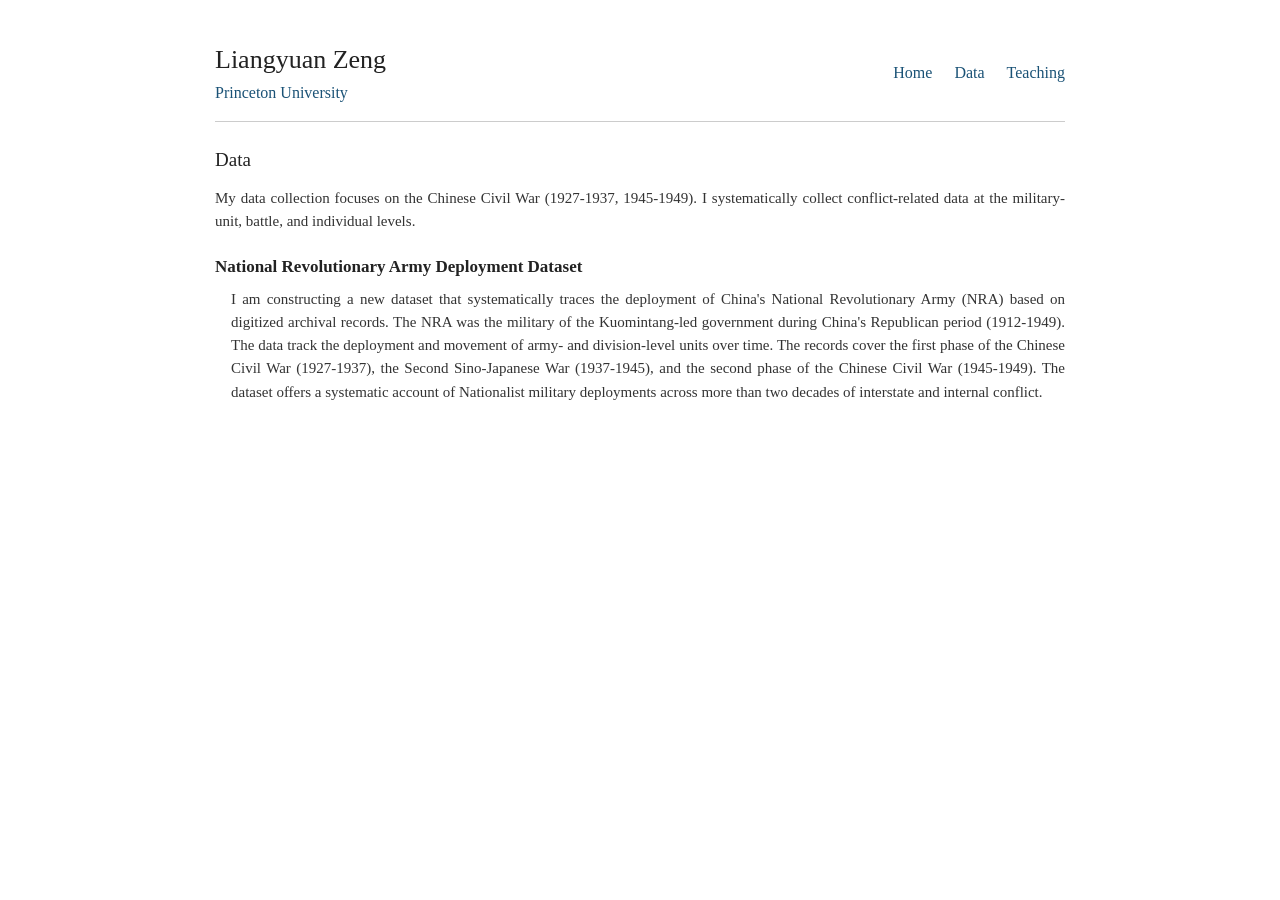
==== data.html @ 8ec7ad4b "website update" ====
<!DOCTYPE html>
<html lang="en">
<head>
  <meta charset="UTF-8">
  <title>Data | Liangyuan Zeng</title>

  <style>
    body {
      font-family: Georgia, "Times New Roman", serif;
      max-width: 850px;
      margin: 40px auto;
      padding: 0 20px;
      color: #222;
      line-height: 1.5;
    }

    header {
      display: flex;
      justify-content: space-between;
      align-items: center;
      border-bottom: 1px solid #ccc;
      padding-bottom: 16px;
      margin-bottom: 24px;
    }

    header h1 {
      font-size: 26px;
      font-weight: normal;
      margin: 0;
    }

    header .affiliation {
      color: #1a5276;
      margin-top: 2px;
    }

    .nav {
      font-size: 16px;
      white-space: nowrap;
    }

    .nav a {
      color: #1a5276;
      margin-left: 18px;
      text-decoration: none;
    }

    .nav a:hover {
      text-decoration: underline;
    }

    h2 {
      font-size: 19px;
      font-weight: normal;
      margin-top: 30px;
      margin-bottom: 12px;
    }

    h2:first-of-type {
      margin-top: 0;
    }

    .item {
      margin-bottom: 20px;
    }

    .item-title {
      font-size: 17px;
      font-weight: bold;
      line-height: 1.45;
    }

    .item-desc {
      font-size: 15px;
      line-height: 1.55;
      color: #333;
      margin: 8px 0 3px 16px;
      text-align: justify;
    }

    .item-links {
      font-size: 14px;
      line-height: 1.45;
      margin-left: 16px;
    }

    .item-links a {
      color: #1a5276;
      margin-right: 6px;
    }

    .section-desc {
      font-size: 15px;
      line-height: 1.55;
      color: #333;
      margin-bottom: 22px;
      text-align: justify;
    }

  </style>
</head>

<body>

  <header>
    <div class="header-left">
      <h1>Liangyuan Zeng</h1>
      <div class="affiliation">Princeton University</div>
    </div>

    <div class="nav">
      <a href="index.html">Home</a>
      <a href="data.html">Data</a>
      <a href="teaching.html">Teaching</a>
    </div>
  </header>

  <h2>Data</h2>

  <div class="section-desc">
      My data collection focuses on the Chinese Civil War (1927-1937, 1945-1949). I systematically collect conflict-related data at the military-unit, battle, and individual levels.
  </div>

  <div class="item">
    <div class="item-title">
      National Revolutionary Army Deployment Dataset
    </div>

    <div class="item-desc">
      I am constructing a new dataset that systematically traces the deployment of China's National Revolutionary Army (NRA) based on digitized archival records. The NRA was the military of the Kuomintang-led government during China's Republican period (1912-1949). The data track the deployment and movement of army- and division-level units over time. The records cover the first phase of the Chinese Civil War (1927-1937), the Second Sino-Japanese War (1937-1945), and the second phase of the Chinese Civil War (1945-1949). The dataset offers a systematic account of Nationalist military deployments across more than two decades of interstate and internal conflict.
    </div>

  </div>

</body>
</html>
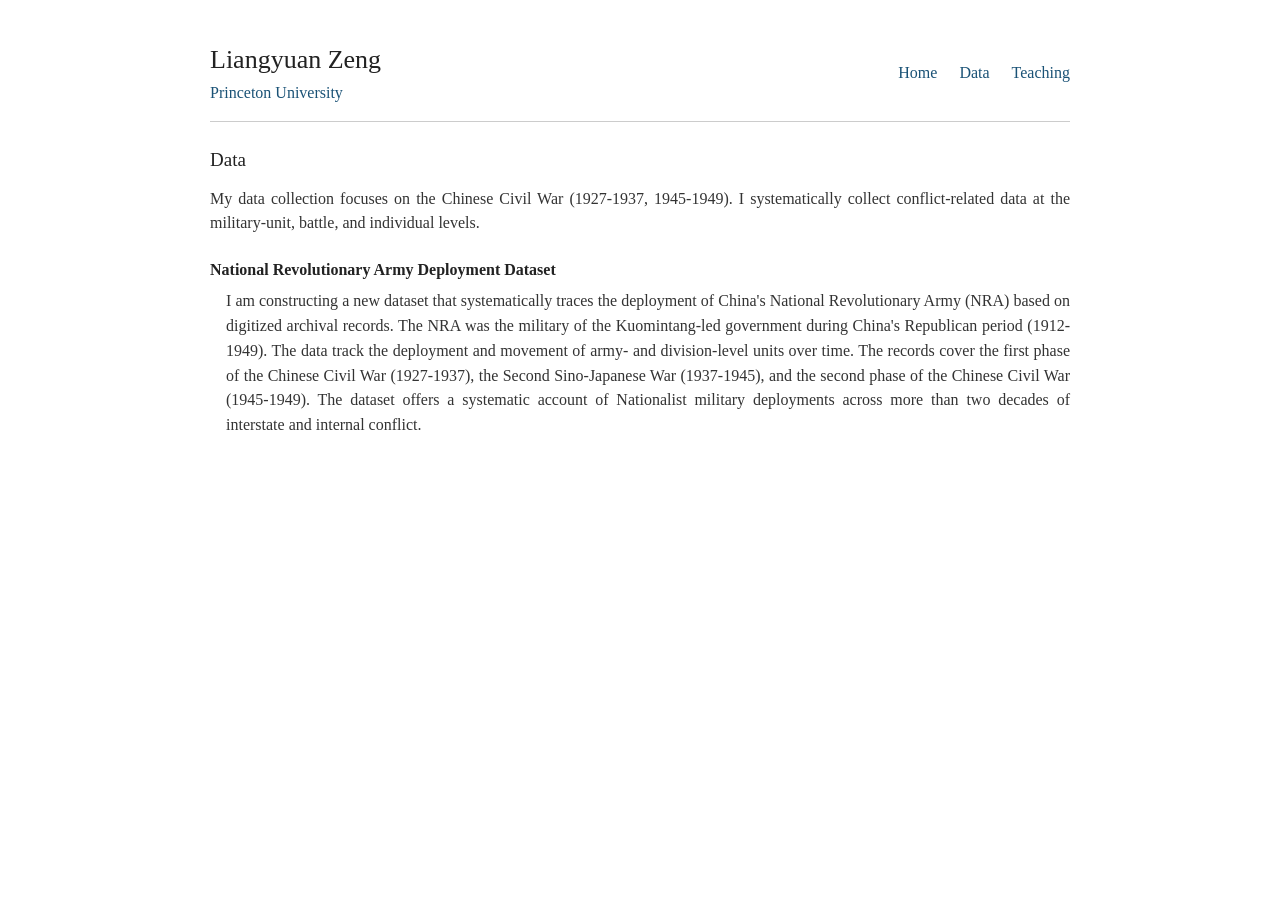
==== commit 672e680c: "Unify page typography and preserve desktop layout on mobile" ====
--- a/data.html
+++ b/data.html
@@ -2,102 +2,10 @@
 <html lang="en">
 <head>
   <meta charset="UTF-8">
+  <meta name="viewport" content="width=900">
   <title>Data | Liangyuan Zeng</title>
 
-  <style>
-    body {
-      font-family: Georgia, "Times New Roman", serif;
-      max-width: 850px;
-      margin: 40px auto;
-      padding: 0 20px;
-      color: #222;
-      line-height: 1.5;
-    }
-
-    header {
-      display: flex;
-      justify-content: space-between;
-      align-items: center;
-      border-bottom: 1px solid #ccc;
-      padding-bottom: 16px;
-      margin-bottom: 24px;
-    }
-
-    header h1 {
-      font-size: 26px;
-      font-weight: normal;
-      margin: 0;
-    }
-
-    header .affiliation {
-      color: #1a5276;
-      margin-top: 2px;
-    }
-
-    .nav {
-      font-size: 16px;
-      white-space: nowrap;
-    }
-
-    .nav a {
-      color: #1a5276;
-      margin-left: 18px;
-      text-decoration: none;
-    }
-
-    .nav a:hover {
-      text-decoration: underline;
-    }
-
-    h2 {
-      font-size: 19px;
-      font-weight: normal;
-      margin-top: 30px;
-      margin-bottom: 12px;
-    }
-
-    h2:first-of-type {
-      margin-top: 0;
-    }
-
-    .item {
-      margin-bottom: 20px;
-    }
-
-    .item-title {
-      font-size: 17px;
-      font-weight: bold;
-      line-height: 1.45;
-    }
-
-    .item-desc {
-      font-size: 15px;
-      line-height: 1.55;
-      color: #333;
-      margin: 8px 0 3px 16px;
-      text-align: justify;
-    }
-
-    .item-links {
-      font-size: 14px;
-      line-height: 1.45;
-      margin-left: 16px;
-    }
-
-    .item-links a {
-      color: #1a5276;
-      margin-right: 6px;
-    }
-
-    .section-desc {
-      font-size: 15px;
-      line-height: 1.55;
-      color: #333;
-      margin-bottom: 22px;
-      text-align: justify;
-    }
-
-  </style>
+  <link rel="stylesheet" href="styles.css">
 </head>
 
 <body>
--- a/styles.css
+++ b/styles.css
@@ -0,0 +1,275 @@
+/* Keep a 900px desktop canvas; mobile browsers fit it to the screen.
+   No initial/maximum scale or user-scalable restriction: pinch zoom stays available. */
+html {
+  -webkit-text-size-adjust: 100%;
+  text-size-adjust: 100%;
+}
+
+body {
+  font-family: Georgia, "Times New Roman", serif;
+  font-size: 16px;
+  box-sizing: border-box;
+  width: 900px;
+  margin: 40px auto;
+  padding: 0 20px;
+  color: #222;
+  line-height: 1.5;
+}
+
+header {
+  display: flex;
+  justify-content: space-between;
+  align-items: center;
+  border-bottom: 1px solid #ccc;
+  padding-bottom: 16px;
+  margin-bottom: 24px;
+}
+
+header h1 {
+  font-size: 26px;
+  font-weight: normal;
+  margin: 0;
+}
+
+header .affiliation {
+  color: #1a5276;
+  margin-top: 2px;
+}
+
+.nav {
+  font-size: 16px;
+  white-space: nowrap;
+}
+
+.nav a {
+  color: #1a5276;
+  margin-left: 18px;
+  text-decoration: none;
+}
+
+.nav a:hover {
+  text-decoration: underline;
+}
+
+.layout {
+  display: flex;
+  gap: 40px;
+}
+
+.sidebar {
+  width: 180px;
+  flex-shrink: 0;
+}
+
+.sidebar img {
+  width: 100%;
+  border-radius: 2px;
+  margin-bottom: 16px;
+}
+
+.sidebar-block {
+  margin-bottom: 14px;
+}
+
+.sidebar-block h3 {
+  font-size: 14px;
+  font-weight: normal;
+  color: #1a5276;
+  border-bottom: 1px solid #ddd;
+  padding-bottom: 4px;
+  margin: 0 0 6px 0;
+}
+
+.sidebar-block p {
+  font-size: 14px;
+  line-height: 1.45;
+  margin: 2px 0;
+  color: #333;
+}
+
+.main {
+  flex: 1;
+  min-width: 0;
+}
+
+.main > p {
+  margin-top: 0;
+  margin-bottom: 24px;
+  line-height: 1.55;
+}
+
+h2 {
+  font-size: 19px;
+  font-weight: normal;
+  margin-top: 30px;
+  margin-bottom: 12px;
+}
+
+.timeline-item {
+  margin-bottom: 10px;
+}
+
+.timeline-year {
+  font-size: 16px;
+  font-weight: bold;
+  line-height: 1.45;
+}
+
+.timeline-desc {
+  font-size: 16px;
+  line-height: 1.45;
+  color: #333;
+  margin-left: 16px;
+}
+
+a {
+  color: #1a5276;
+}
+
+.pub-item {
+  margin-bottom: 16px;
+}
+
+.pub-title {
+  font-size: 16px;
+  line-height: 1.45;
+}
+
+.pub-authors {
+  font-size: 14px;
+  line-height: 1.45;
+  color: #333;
+  margin: 2px 0 2px 16px;
+}
+
+.pub-actions {
+  display: flex;
+  flex-wrap: wrap;
+  align-items: center;
+  gap: 6px;
+  margin: 2px 0 2px 16px;
+  font-size: 14px;
+  line-height: 1.45;
+}
+
+.pub-actions a {
+  color: #1a5276;
+  text-decoration: none;
+}
+
+.pub-actions a:hover {
+  text-decoration: underline;
+}
+
+.abstract-box {
+  display: contents;
+}
+
+.abstract-box summary {
+  color: #1a5276;
+  cursor: pointer;
+  list-style: none;
+  text-decoration: none;
+}
+
+.abstract-box summary:hover {
+  text-decoration: underline;
+}
+
+.abstract-box summary::-webkit-details-marker {
+  display: none;
+}
+
+.abstract-box summary::before {
+  content: "[";
+}
+
+.abstract-box summary::after {
+  content: "]";
+}
+
+.abstract-text {
+  flex-basis: 100%;
+  margin-top: 8px;
+  padding: 10px 12px;
+  font-size: 16px;
+  line-height: 1.55;
+  color: #333;
+  text-align: justify;
+  border-left: 2px solid #ddd;
+}
+
+.item {
+  margin-bottom: 20px;
+}
+
+.item-title {
+  font-size: 16px;
+  font-weight: bold;
+  line-height: 1.45;
+}
+
+.item-desc {
+  font-size: 16px;
+  line-height: 1.55;
+  color: #333;
+  margin: 8px 0 3px 16px;
+  text-align: justify;
+}
+
+.item-links {
+  font-size: 14px;
+  line-height: 1.45;
+  margin-left: 16px;
+}
+
+.item-links a {
+  color: #1a5276;
+  margin-right: 6px;
+}
+
+.section-desc {
+  font-size: 16px;
+  line-height: 1.55;
+  color: #333;
+  margin-bottom: 22px;
+  text-align: justify;
+}
+
+.course-item {
+  margin-bottom: 20px;
+}
+
+.course-title {
+  font-size: 16px;
+  font-weight: bold;
+  line-height: 1.45;
+}
+
+.course-info {
+  font-size: 16px;
+  line-height: 1.55;
+  color: #333;
+  margin: 6px 0 0 16px;
+}
+
+.course-links {
+  font-size: 14px;
+  line-height: 1.45;
+  margin: 3px 0 0 16px;
+}
+
+.course-links a {
+  color: #1a5276;
+  margin-right: 6px;
+}
+
+body > h2:first-of-type {
+  margin-top: 0;
+}
+
+.pub-title,
+.course-title,
+.item-title {
+  font-weight: bold;
+}
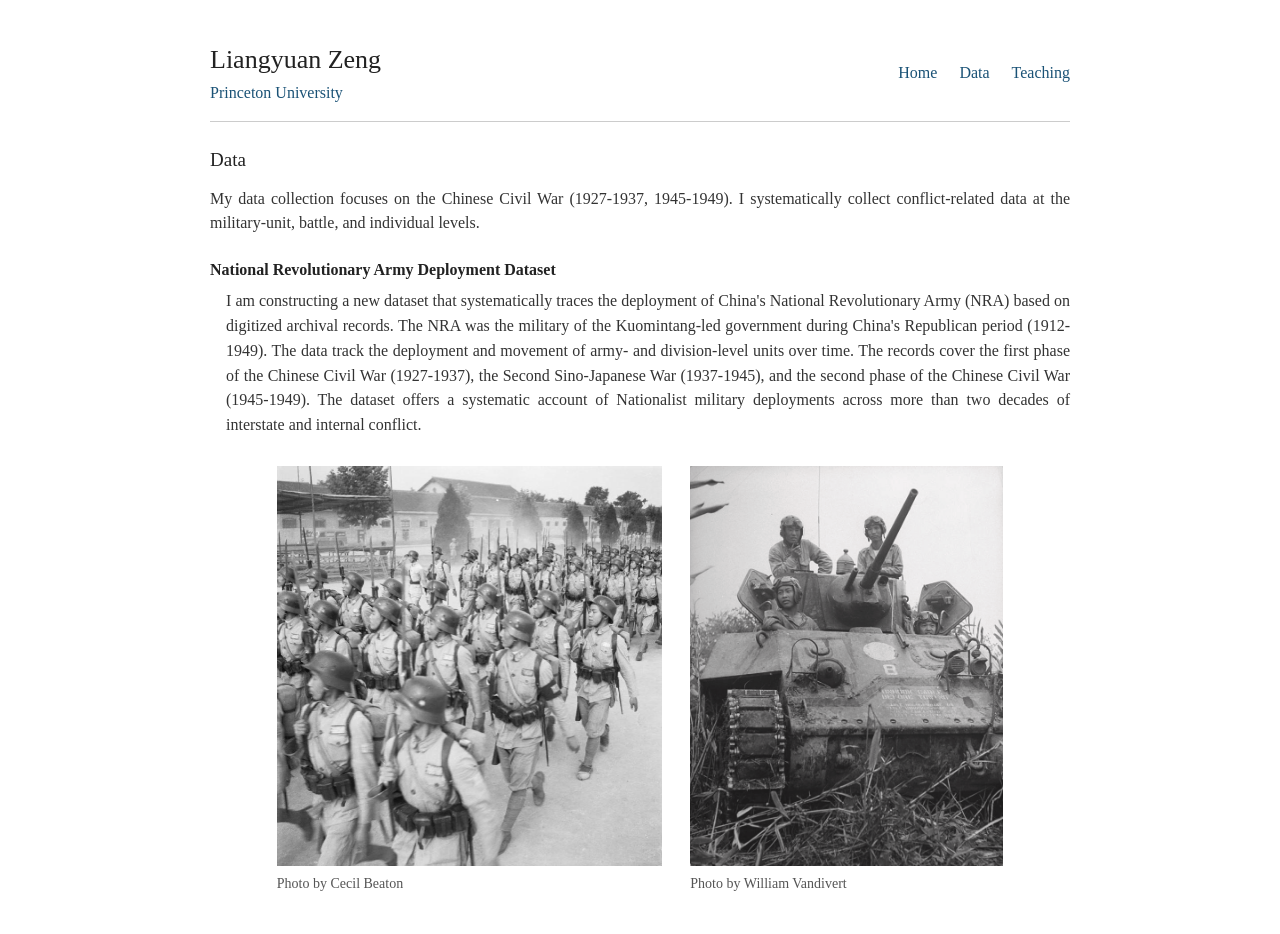
==== commit 5fd93837: "Add Data photo gallery and Teaching instructor credits" ====
--- a/data.html
+++ b/data.html
@@ -40,5 +40,18 @@
 
   </div>
 
+  <div class="data-gallery">
+    <figure>
+      <img src="images/NRA_soldier_Cecil%20Beaton.jpg"
+           alt="National Revolutionary Army soldiers marching" width="771" height="800">
+      <figcaption>Photo by Cecil Beaton</figcaption>
+    </figure>
+    <figure>
+      <img src="images/NRA_soldier_William%20Vandivert.jpg"
+           alt="National Revolutionary Army tank crew" width="704" height="900">
+      <figcaption>Photo by William Vandivert</figcaption>
+    </figure>
+  </div>
+
 </body>
-</html>+</html>
--- a/styles.css
+++ b/styles.css
@@ -253,6 +253,10 @@
   margin: 6px 0 0 16px;
 }
 
+.course-instructor {
+  font-weight: normal;
+}
+
 .course-links {
   font-size: 14px;
   line-height: 1.45;
@@ -273,3 +277,28 @@
 .item-title {
   font-weight: bold;
 }
+
+.data-gallery {
+  display: flex;
+  justify-content: center;
+  align-items: flex-start;
+  gap: 28px;
+  margin-top: 28px;
+}
+
+.data-gallery figure {
+  margin: 0;
+}
+
+.data-gallery img {
+  display: block;
+  height: 400px;
+  width: auto;
+}
+
+.data-gallery figcaption {
+  margin-top: 8px;
+  font-size: 14px;
+  line-height: 1.45;
+  color: #555;
+}
